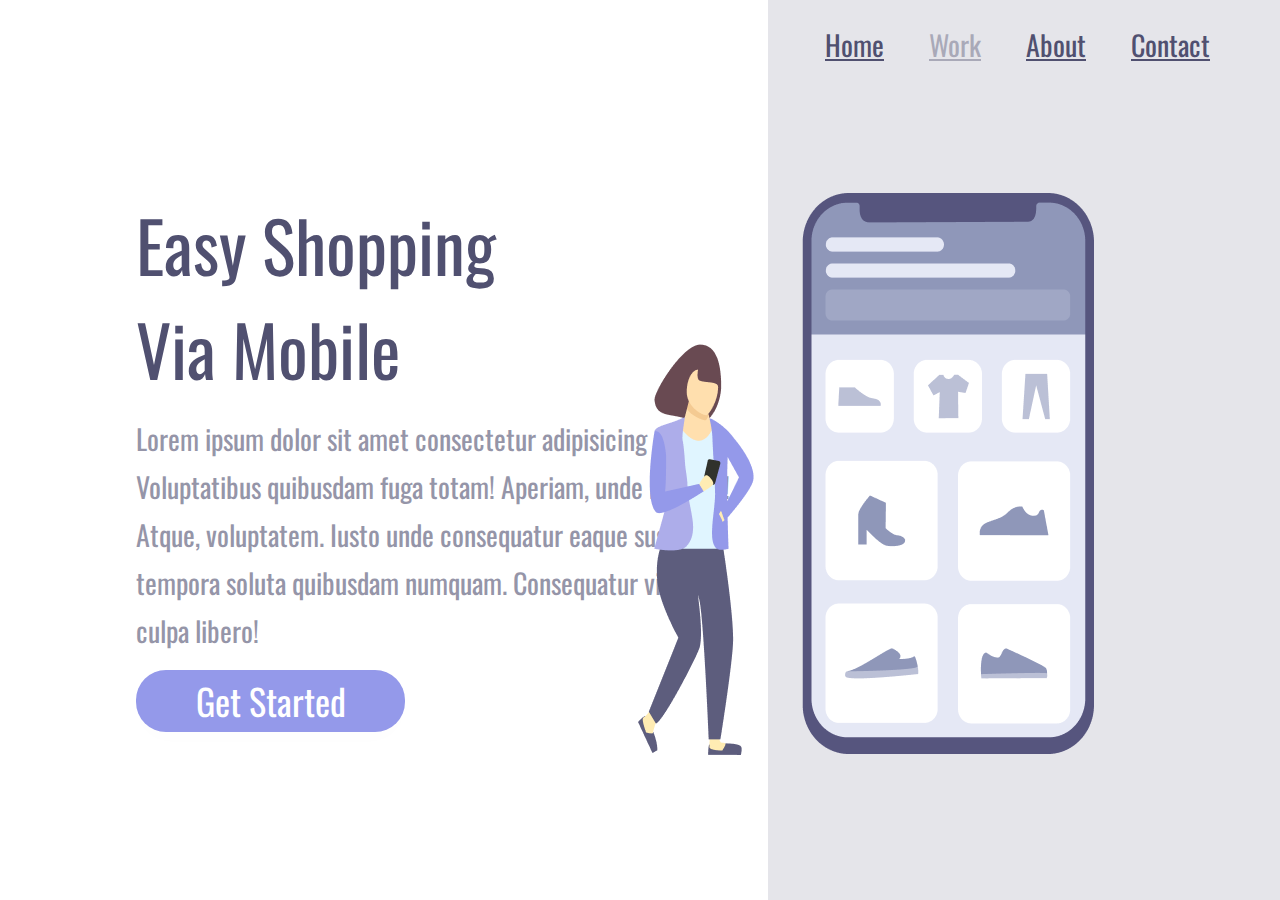
==== projetocss/indexcss.html @ 7512a834 "teste" ====
<!DOCTYPE html>
<html lang="pt-br">
  <head>
    <meta charset="UTF-8" />
    <meta http-equiv="X-UA-Compatible" content="IE=edge" />
    <meta name="viewport" content="width=device-width, initial-scale=1.0" />
    <link rel="stylesheet" href="./style.css">
    <title>projeto</title>
  </head>
  <body>
      <section class="wrapper" >
        <div    >
      <section class="container-left" >
        <h1>Easy Shopping Via Mobile</h1>

        <p>
          Lorem ipsum dolor sit amet consectetur adipisicing elit. Voluptatibus
          quibusdam fuga totam! Aperiam, unde mollitia! Atque, voluptatem. Iusto
          unde consequatur eaque suscipit tempora soluta quibusdam numquam.
          Consequatur vitae culpa libero!
        </p>

        <button>Get Started</button>
      </section>
      <section class="container-right" >
        <section  >
      <header>
        <a class="menu" href="">Home</a>
        <a class="menu" href="">Work</a>
        <a class="menu" href="">About</a>
        <a class="menu" href="">Contact</a>
      </header>
      <img class="logo" src="Illustration-3-3.png" alt="girlcel" />
    </section></div>
  </body>
</html>
---- projetocss/style.css ----
@import url("https://fonts.googleapis.com/css2?family=Oswald&display=swap");
* {
  font-family: "oswald", sans-serif;
  margin: 0;
  padding: 0;
  box-sizing: border-box;
  font-weight: 400;
  color: #505070;
}

.wrapper {
  height: 100vh;
  width: 100vw;
}
.container-left {
  display: inline-block;
  width: 60%;
  padding-left: 136px;
  margin-top: 15%;
}

.container-right {
  display: inline-block;
  background-color: rgba(93, 93, 125, 0.16);
  height: 100vh;
  width: 100vw;
  position: absolute;
  
}
.logo {
  position: relative;
  top: 25%;
  right: 130px;
  margin-top: 10%;
}
h1 {
  font-size: 70px;

  width: 368px;
}
p {
  font-size: 28px;
  line-height: 48px;
  opacity: 0.6;
  margin: 15px 0;
  width: 600px;
}
button {
  width: 269px;
  height: 62px;
  font-size: 36px;
  background-color: #9499ea;
  box-shadow: 0px 10px 24px rgba(148, 0.153, 0.234, 0.0079959);
  text-align: center;
  line-height: 36px;
  color: #ffffff;
  border: none;
  border-radius: 30px;
  cursor: pointer;
}

button:hover{
    opacity: .8;

}
button:active{
    opacity: .5;
}

a{
font-size: 28px;
line-height: 41px;
color: #505070;
margin-right: 41px;
cursor: pointer;

}

a:nth-child(2){
  opacity: 0.4;
}

a:hover{
  opacity: 0.4;
}
a:active{
  opacity: 0.8;
}

header{
  margin: 24px 0 0 57px;
}
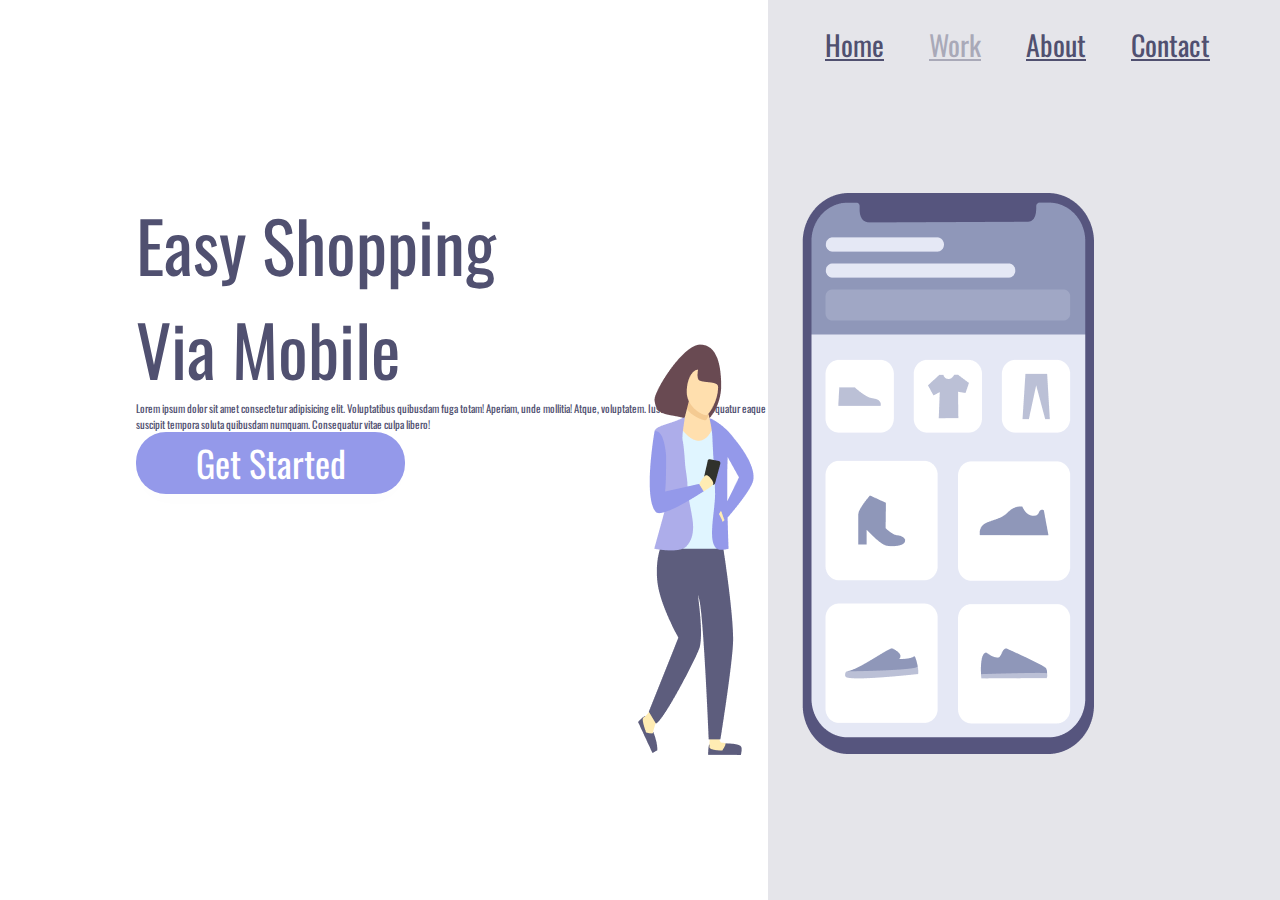
==== commit 1df8c389: "Update indexcss.html" ====
--- a/projetocss/indexcss.html
+++ b/projetocss/indexcss.html
@@ -13,12 +13,12 @@
       <section class="container-left" >
         <h1>Easy Shopping Via Mobile</h1>
 
-        <p>
+        <h6>
           Lorem ipsum dolor sit amet consectetur adipisicing elit. Voluptatibus
           quibusdam fuga totam! Aperiam, unde mollitia! Atque, voluptatem. Iusto
           unde consequatur eaque suscipit tempora soluta quibusdam numquam.
           Consequatur vitae culpa libero!
-        </p>
+        </h6>
 
         <button>Get Started</button>
       </section>
